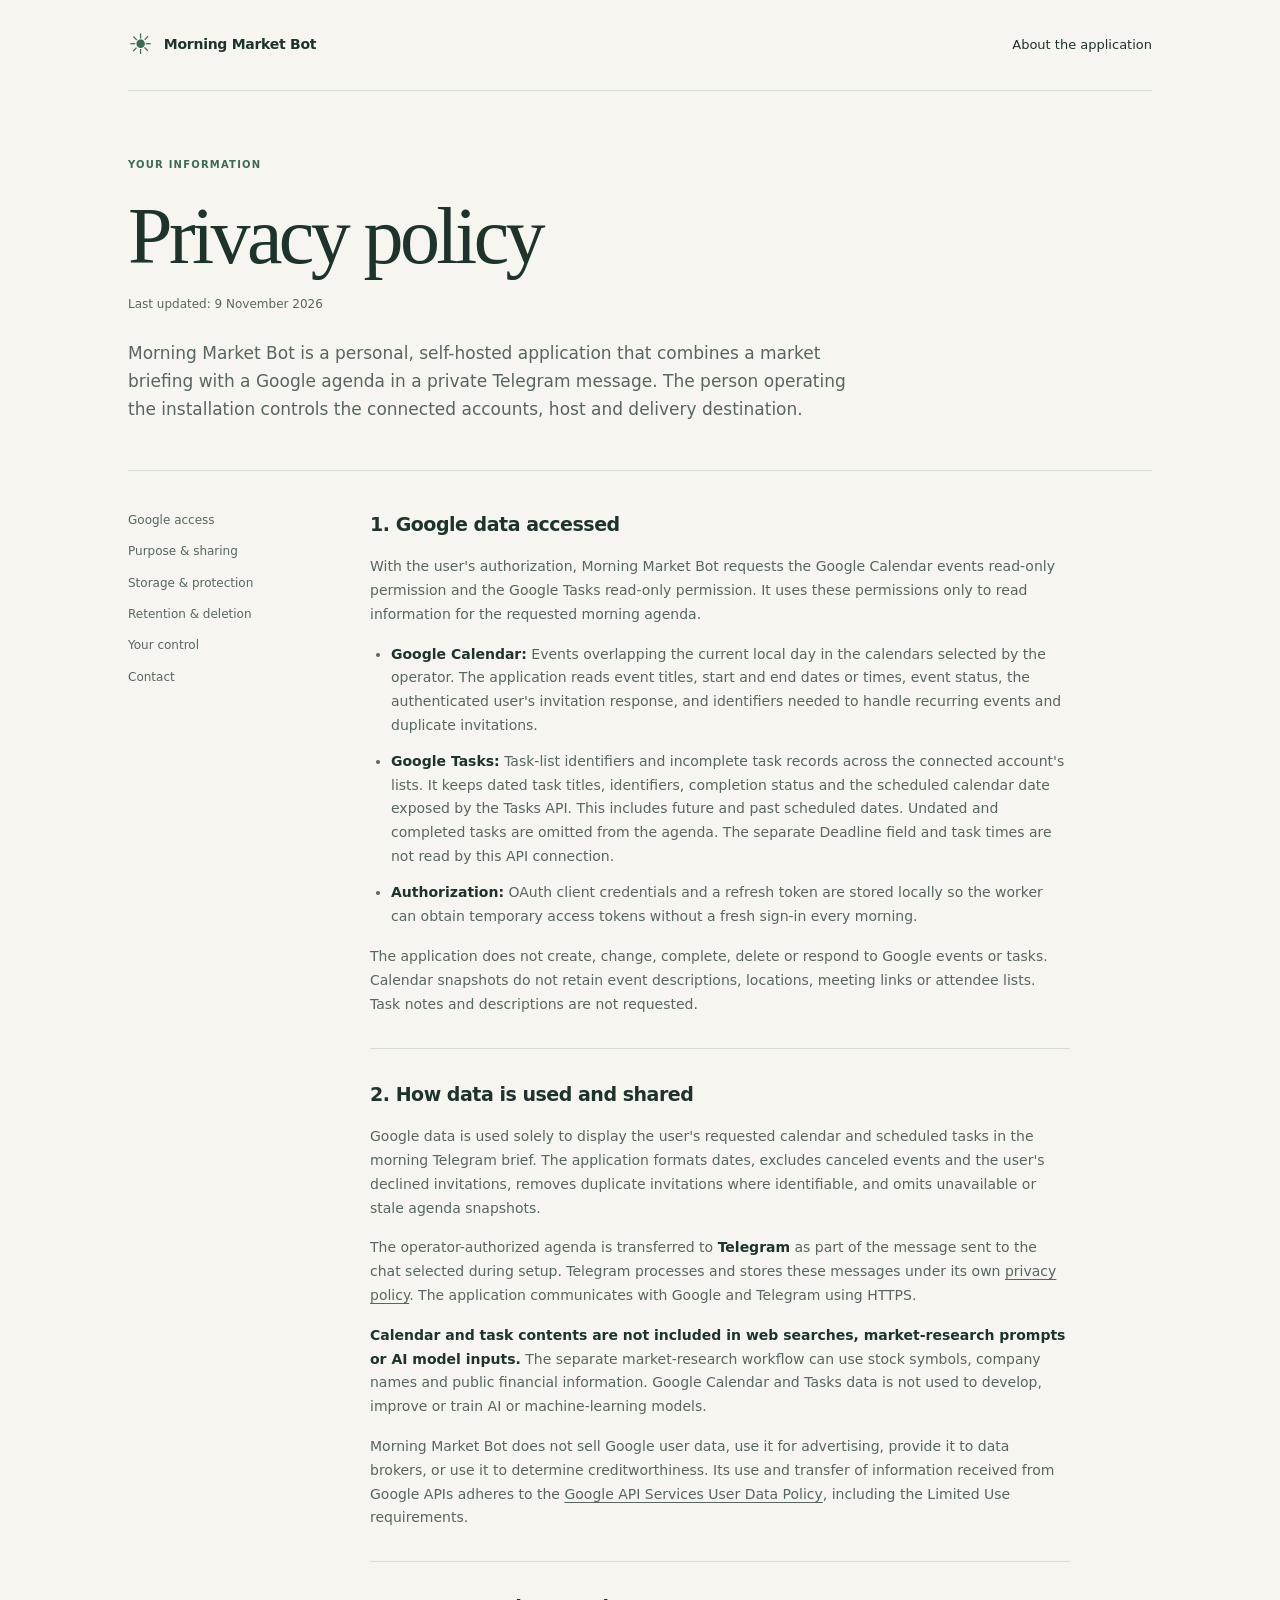
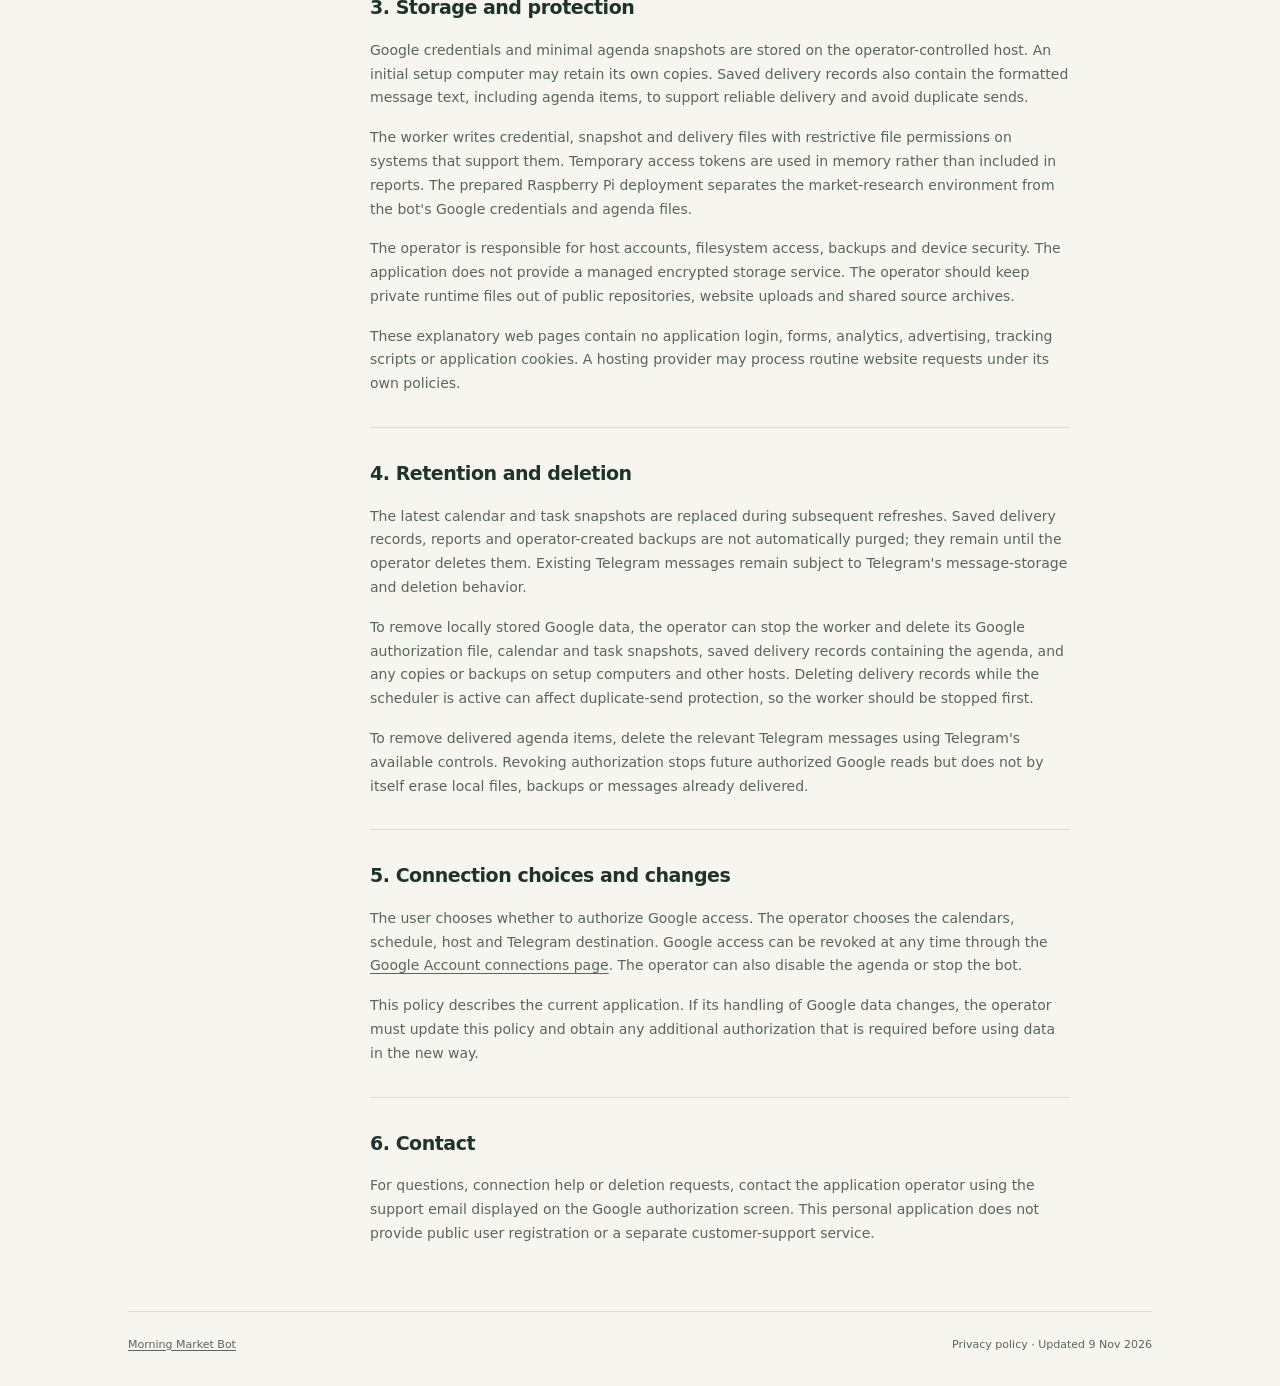
==== privacy/index.html @ 9d6a2548 "Add Morning Market Bot homepage and privacy policy" ====
<!doctype html>
<html lang="en">
<head>
  <meta charset="utf-8">
  <meta name="viewport" content="width=device-width, initial-scale=1">
  <meta name="description" content="How Morning Market Bot accesses, uses, stores and shares Google Calendar and Google Tasks data for a personal Telegram morning brief.">
  <title>Privacy policy · Morning Market Bot</title>
  <link rel="stylesheet" href="../styles.css">
</head>
<body>
  <a class="skip-link" href="#main">Skip to content</a>
  <div class="site-shell">
    <header class="site-header">
      <a class="brand" href="../"><span class="brand-mark" aria-hidden="true">☀</span> Morning Market Bot</a>
      <nav aria-label="Main navigation"><a href="../">About the application</a></nav>
    </header>
    <main id="main" class="policy-main">
      <header class="policy-header"><p class="eyebrow">Your information</p><h1>Privacy policy</h1><p class="updated">Last updated: 9 November 2026</p><p class="policy-intro">Morning Market Bot is a personal, self-hosted application that combines a market briefing with a Google agenda in a private Telegram message. The person operating the installation controls the connected accounts, host and delivery destination.</p></header>
      <div class="policy-layout">
        <nav class="policy-nav" aria-label="Privacy policy sections"><a href="#access">Google access</a><a href="#use">Purpose &amp; sharing</a><a href="#storage">Storage &amp; protection</a><a href="#retention">Retention &amp; deletion</a><a href="#control">Your control</a><a href="#contact">Contact</a></nav>
        <div class="policy-content">
          <section id="access"><h2>1. Google data accessed</h2><p>With the user's authorization, Morning Market Bot requests the Google Calendar events read-only permission and the Google Tasks read-only permission. It uses these permissions only to read information for the requested morning agenda.</p><ul><li><strong>Google Calendar:</strong> Events overlapping the current local day in the calendars selected by the operator. The application reads event titles, start and end dates or times, event status, the authenticated user's invitation response, and identifiers needed to handle recurring events and duplicate invitations.</li><li><strong>Google Tasks:</strong> Task-list identifiers and incomplete task records across the connected account's lists. It keeps dated task titles, identifiers, completion status and the scheduled calendar date exposed by the Tasks API. This includes future and past scheduled dates. Undated and completed tasks are omitted from the agenda. The separate Deadline field and task times are not read by this API connection.</li><li><strong>Authorization:</strong> OAuth client credentials and a refresh token are stored locally so the worker can obtain temporary access tokens without a fresh sign-in every morning.</li></ul><p>The application does not create, change, complete, delete or respond to Google events or tasks. Calendar snapshots do not retain event descriptions, locations, meeting links or attendee lists. Task notes and descriptions are not requested.</p></section>
          <section id="use"><h2>2. How data is used and shared</h2><p>Google data is used solely to display the user's requested calendar and scheduled tasks in the morning Telegram brief. The application formats dates, excludes canceled events and the user's declined invitations, removes duplicate invitations where identifiable, and omits unavailable or stale agenda snapshots.</p><p>The operator-authorized agenda is transferred to <strong>Telegram</strong> as part of the message sent to the chat selected during setup. Telegram processes and stores these messages under its own <a href="https://telegram.org/privacy">privacy policy</a>. The application communicates with Google and Telegram using HTTPS.</p><p><strong>Calendar and task contents are not included in web searches, market-research prompts or AI model inputs.</strong> The separate market-research workflow can use stock symbols, company names and public financial information. Google Calendar and Tasks data is not used to develop, improve or train AI or machine-learning models.</p><p>Morning Market Bot does not sell Google user data, use it for advertising, provide it to data brokers, or use it to determine creditworthiness. Its use and transfer of information received from Google APIs adheres to the <a href="https://developers.google.com/terms/api-services-user-data-policy">Google API Services User Data Policy</a>, including the Limited Use requirements.</p></section>
          <section id="storage"><h2>3. Storage and protection</h2><p>Google credentials and minimal agenda snapshots are stored on the operator-controlled host. An initial setup computer may retain its own copies. Saved delivery records also contain the formatted message text, including agenda items, to support reliable delivery and avoid duplicate sends.</p><p>The worker writes credential, snapshot and delivery files with restrictive file permissions on systems that support them. Temporary access tokens are used in memory rather than included in reports. The prepared Raspberry Pi deployment separates the market-research environment from the bot's Google credentials and agenda files.</p><p>The operator is responsible for host accounts, filesystem access, backups and device security. The application does not provide a managed encrypted storage service. The operator should keep private runtime files out of public repositories, website uploads and shared source archives.</p><p>These explanatory web pages contain no application login, forms, analytics, advertising, tracking scripts or application cookies. A hosting provider may process routine website requests under its own policies.</p></section>
          <section id="retention"><h2>4. Retention and deletion</h2><p>The latest calendar and task snapshots are replaced during subsequent refreshes. Saved delivery records, reports and operator-created backups are not automatically purged; they remain until the operator deletes them. Existing Telegram messages remain subject to Telegram's message-storage and deletion behavior.</p><p>To remove locally stored Google data, the operator can stop the worker and delete its Google authorization file, calendar and task snapshots, saved delivery records containing the agenda, and any copies or backups on setup computers and other hosts. Deleting delivery records while the scheduler is active can affect duplicate-send protection, so the worker should be stopped first.</p><p>To remove delivered agenda items, delete the relevant Telegram messages using Telegram's available controls. Revoking authorization stops future authorized Google reads but does not by itself erase local files, backups or messages already delivered.</p></section>
          <section id="control"><h2>5. Connection choices and changes</h2><p>The user chooses whether to authorize Google access. The operator chooses the calendars, schedule, host and Telegram destination. Google access can be revoked at any time through the <a href="https://myaccount.google.com/connections">Google Account connections page</a>. The operator can also disable the agenda or stop the bot.</p><p>This policy describes the current application. If its handling of Google data changes, the operator must update this policy and obtain any additional authorization that is required before using data in the new way.</p></section>
          <section id="contact"><h2>6. Contact</h2><p>For questions, connection help or deletion requests, contact the application operator using the support email displayed on the Google authorization screen. This personal application does not provide public user registration or a separate customer-support service.</p></section>
        </div>
      </div>
    </main>
    <footer class="site-footer"><a href="../">Morning Market Bot</a><span>Privacy policy · Updated 9 Nov 2026</span></footer>
  </div>
</body>
</html>
---- styles.css ----
:root{color-scheme:light;--paper:#f6f5ef;--white:#fffefa;--ink:#1d332b;--muted:#57665e;--line:#d6ded4;--accent:#3d6a50;--tint:#e9eee3;--serif:Georgia,"Times New Roman",serif;--sans:Inter,ui-sans-serif,system-ui,-apple-system,BlinkMacSystemFont,"Segoe UI",sans-serif}
*{box-sizing:border-box}html{scroll-behavior:smooth;scroll-padding-top:2rem}body{margin:0;background:var(--paper);color:var(--ink);font-family:var(--sans);font-size:16px;line-height:1.7}a{color:inherit;text-decoration-thickness:1px;text-underline-offset:.22em}a:hover{color:var(--accent)}a:focus-visible{outline:3px solid var(--accent);outline-offset:5px;border-radius:2px}.site-shell{max-width:1120px;margin:0 auto;padding:0 48px}.site-header{display:flex;align-items:center;justify-content:space-between;gap:24px;padding:31px 0;border-bottom:1px solid var(--line);font-size:14px}.brand{display:flex;align-items:center;gap:11px;font-weight:650;text-decoration:none;letter-spacing:-.02em}.brand-mark{font-size:28px;line-height:1;font-weight:400;color:var(--accent)}.site-header nav a{font-size:13px;text-decoration:none}.hero{padding:88px 0 78px;max-width:730px}.eyebrow{margin:0 0 22px;text-transform:uppercase;letter-spacing:.12em;font-size:10px;font-weight:700;color:var(--accent)}h1,h2,h3,p{margin-top:0}h1,h2{font-family:var(--serif);font-weight:400;letter-spacing:-.045em;line-height:1.04}h1{font-size:clamp(3.5rem,7.5vw,6.2rem);margin-bottom:27px}.hero-intro{max-width:600px;font-size:21px;line-height:1.55;letter-spacing:-.025em}.hero-detail{max-width:580px;color:var(--muted);font-size:14px;margin-bottom:23px}.text-link{display:inline-block;font-size:13px;font-weight:650}.section-block{padding:48px 0;border-top:1px solid var(--line);display:grid;grid-template-columns:1fr 1.5fr;gap:65px}h2{font-size:38px;margin-bottom:22px}.section-block .eyebrow{margin-bottom:17px}.feature-list{list-style:none;padding:0;margin:0}.feature-list li{display:flex;gap:23px;padding:0 0 26px}.feature-list li+li{padding-top:26px;border-top:1px solid var(--line)}.feature-list li:last-child{padding-bottom:0}.feature-number{font-size:11px;font-weight:700;color:var(--accent);padding-top:4px;font-variant-numeric:tabular-nums}h3{font-size:16px;line-height:1.4;letter-spacing:-.02em;margin-bottom:8px}.feature-list p,.note-body p{font-size:14px;color:var(--muted);margin-bottom:0}.note-body p+p{margin-top:17px}.note-body .text-link{margin-top:21px}.support-note{background:var(--tint);padding:28px 32px;margin:3px 0 51px;border-radius:4px}.support-note h2{font-family:var(--sans);font-size:14px;font-weight:650;letter-spacing:0;margin-bottom:9px;line-height:1.5}.support-note p{font-size:13px;color:var(--muted);margin-bottom:0;max-width:730px}.site-footer{display:flex;justify-content:space-between;gap:20px;border-top:1px solid var(--line);padding:24px 0 32px;color:var(--muted);font-size:11px}.skip-link{position:absolute;top:-100px;left:16px;background:var(--white);padding:10px 16px;z-index:10}.skip-link:focus{top:10px}.policy-main{padding-top:65px}.policy-header{max-width:730px;margin-bottom:47px}.policy-header h1{font-size:clamp(3rem,6.5vw,5rem);margin-bottom:16px}.updated{font-size:12px;color:var(--muted);margin-bottom:24px}.policy-intro{font-size:17px;line-height:1.65;color:var(--muted)}.policy-layout{border-top:1px solid var(--line);padding-top:39px;display:grid;grid-template-columns:190px 1fr;gap:52px;margin-bottom:65px}.policy-nav{display:flex;flex-direction:column;align-items:flex-start;gap:11px;position:sticky;top:30px;align-self:start;font-size:12px;color:var(--muted)}.policy-nav a{text-decoration:none}.policy-nav a:hover{text-decoration:underline}.policy-content{max-width:700px}.policy-content section+section{border-top:1px solid var(--line);padding-top:31px;margin-top:31px}.policy-content h2{font-family:var(--sans);font-size:19px;font-weight:650;letter-spacing:-.025em;line-height:1.5;margin-bottom:17px}.policy-content p,.policy-content li{font-size:14px;color:var(--muted)}.policy-content p{margin-bottom:16px}.policy-content p:last-child{margin-bottom:0}.policy-content ul{padding-left:21px;margin:0 0 17px}.policy-content li+li{margin-top:12px}.policy-content strong{font-weight:650;color:var(--ink)}
@media(max-width:760px){.site-shell{padding:0 25px}.site-header{padding:23px 0;gap:16px}.brand{font-size:13px;gap:8px}.brand-mark{font-size:25px}.site-header nav a{font-size:11px}.hero{padding:59px 0 48px}.hero-intro{font-size:19px}.hero-detail{font-size:13px}.section-block{grid-template-columns:1fr;gap:14px;padding:35px 0}.section-block h2{font-size:34px}.feature-list li{gap:18px}.support-note{padding:24px;margin-bottom:35px}.policy-main{padding-top:46px}.policy-header{margin-bottom:30px}.policy-intro{font-size:16px}.policy-layout{grid-template-columns:1fr;gap:31px;padding-top:25px;margin-bottom:40px}.policy-nav{position:static;flex-direction:row;flex-wrap:wrap;gap:8px 20px}.site-footer{font-size:10px;flex-wrap:wrap}.eyebrow{font-size:9px;letter-spacing:.1em}}
@media(prefers-reduced-motion:reduce){html{scroll-behavior:auto}}
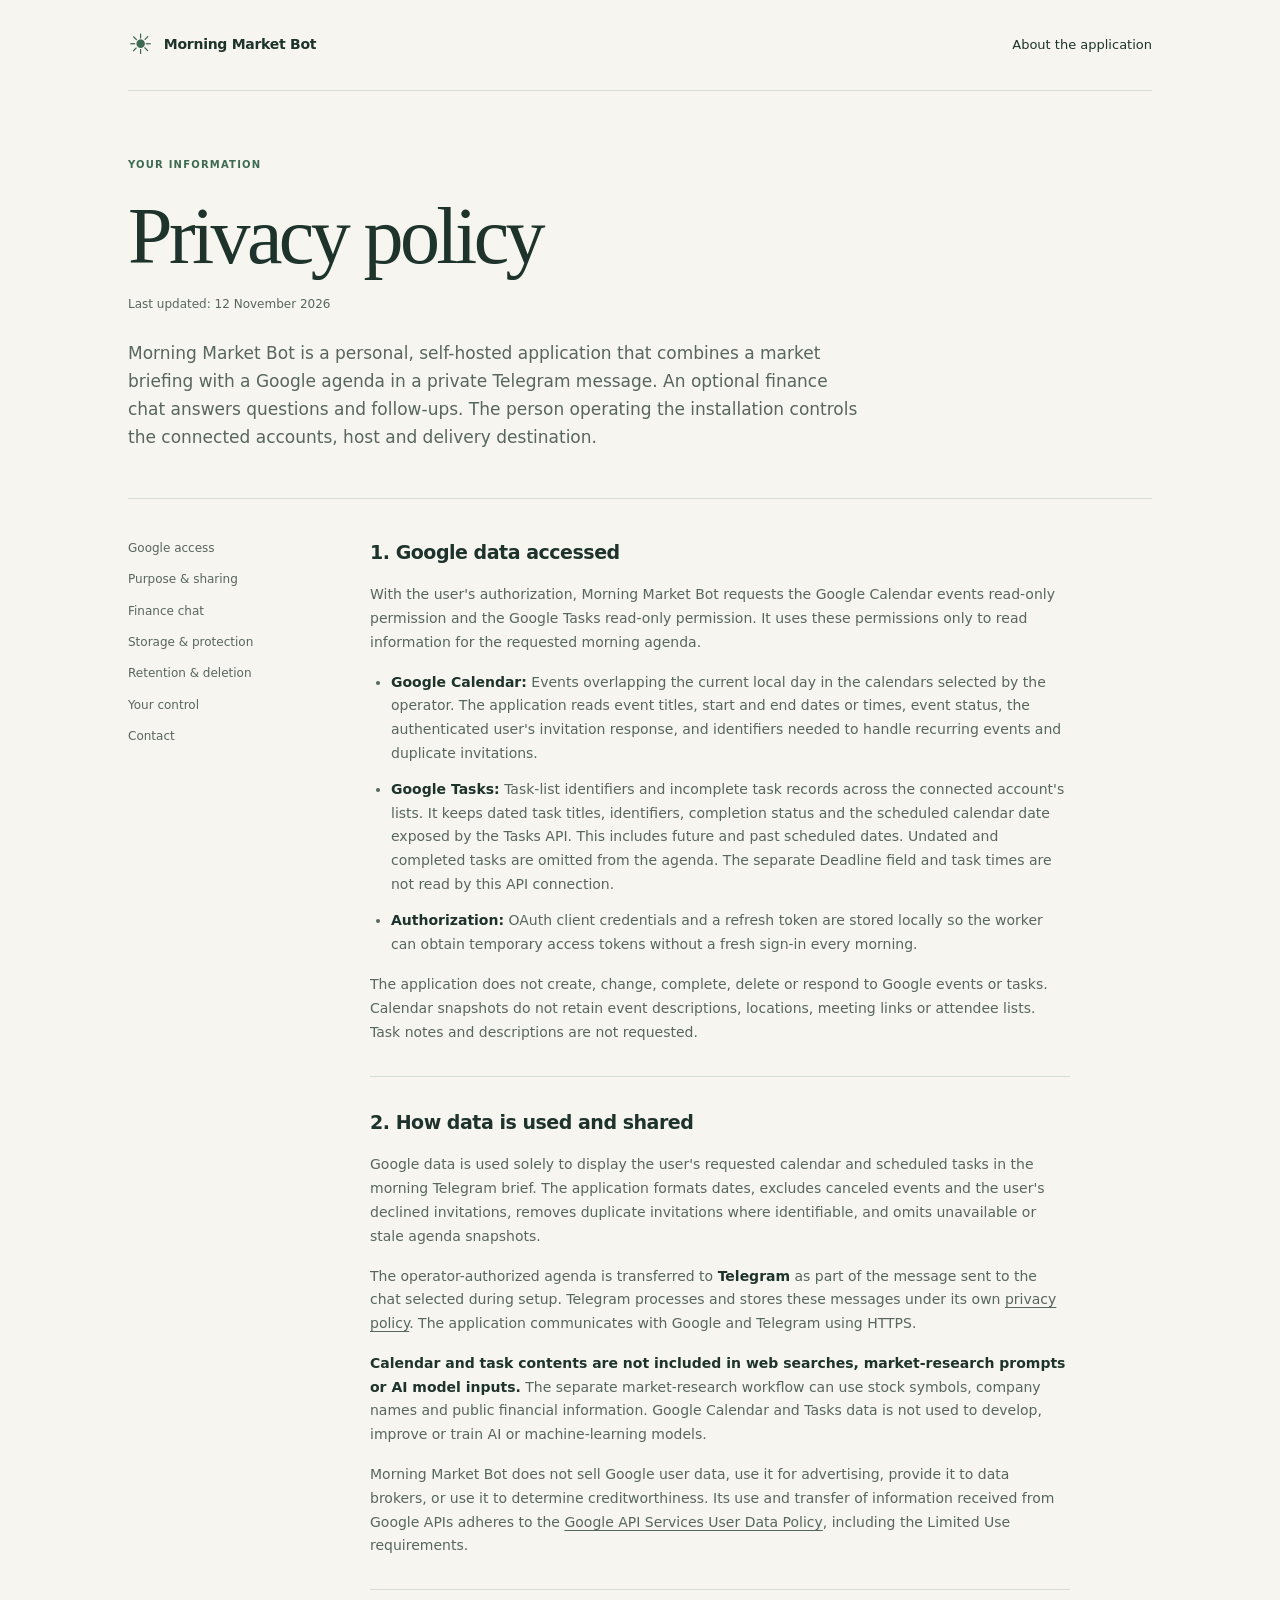
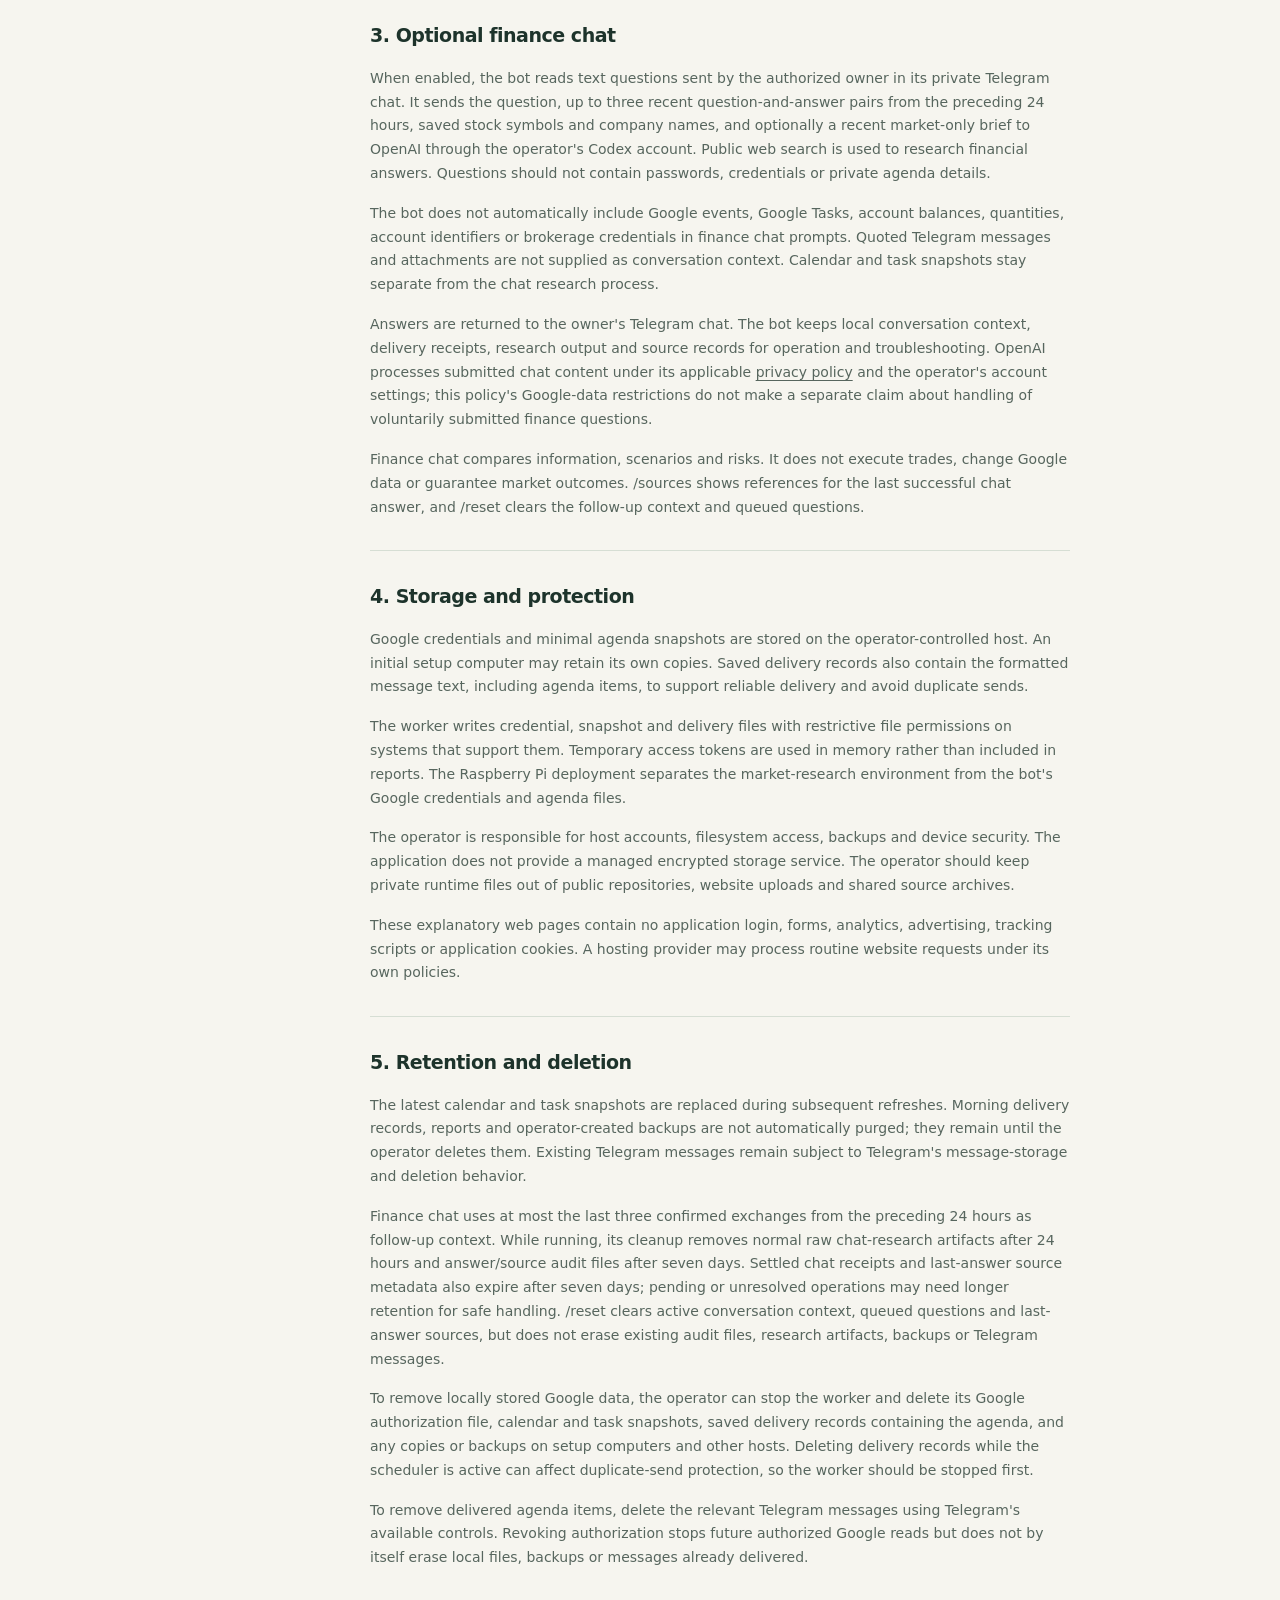
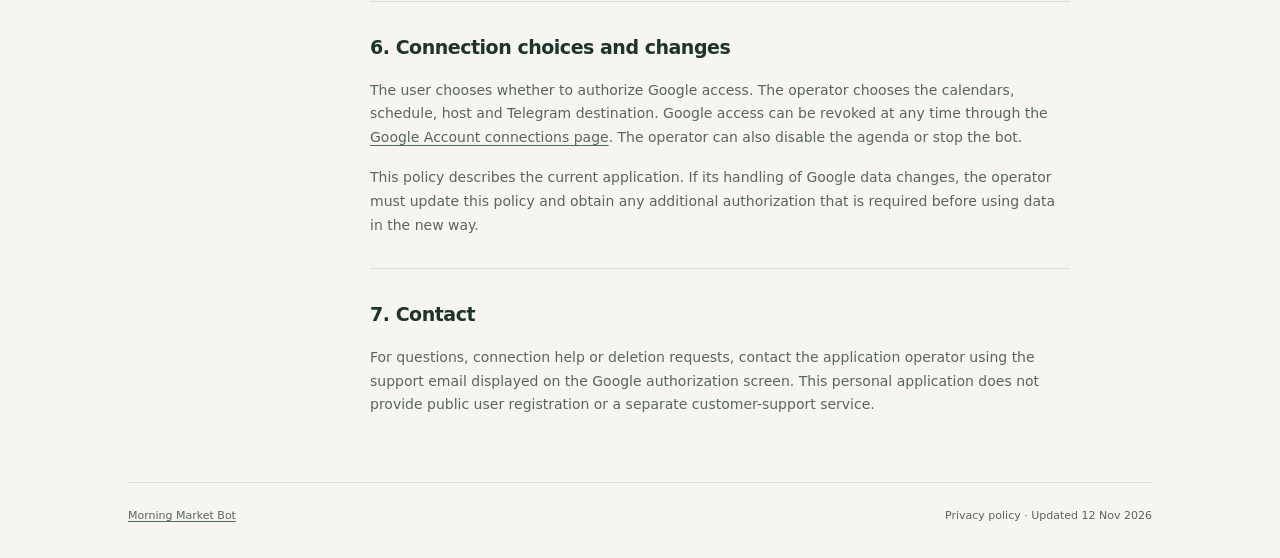
==== commit c7a20c25: "Describe optional private finance chat and data retention" ====
--- a/privacy/index.html
+++ b/privacy/index.html
@@ -15,20 +15,21 @@
       <nav aria-label="Main navigation"><a href="../">About the application</a></nav>
     </header>
     <main id="main" class="policy-main">
-      <header class="policy-header"><p class="eyebrow">Your information</p><h1>Privacy policy</h1><p class="updated">Last updated: 9 November 2026</p><p class="policy-intro">Morning Market Bot is a personal, self-hosted application that combines a market briefing with a Google agenda in a private Telegram message. The person operating the installation controls the connected accounts, host and delivery destination.</p></header>
+      <header class="policy-header"><p class="eyebrow">Your information</p><h1>Privacy policy</h1><p class="updated">Last updated: 12 November 2026</p><p class="policy-intro">Morning Market Bot is a personal, self-hosted application that combines a market briefing with a Google agenda in a private Telegram message. An optional finance chat answers questions and follow-ups. The person operating the installation controls the connected accounts, host and delivery destination.</p></header>
       <div class="policy-layout">
-        <nav class="policy-nav" aria-label="Privacy policy sections"><a href="#access">Google access</a><a href="#use">Purpose &amp; sharing</a><a href="#storage">Storage &amp; protection</a><a href="#retention">Retention &amp; deletion</a><a href="#control">Your control</a><a href="#contact">Contact</a></nav>
+        <nav class="policy-nav" aria-label="Privacy policy sections"><a href="#access">Google access</a><a href="#use">Purpose &amp; sharing</a><a href="#finance-chat">Finance chat</a><a href="#storage">Storage &amp; protection</a><a href="#retention">Retention &amp; deletion</a><a href="#control">Your control</a><a href="#contact">Contact</a></nav>
         <div class="policy-content">
           <section id="access"><h2>1. Google data accessed</h2><p>With the user's authorization, Morning Market Bot requests the Google Calendar events read-only permission and the Google Tasks read-only permission. It uses these permissions only to read information for the requested morning agenda.</p><ul><li><strong>Google Calendar:</strong> Events overlapping the current local day in the calendars selected by the operator. The application reads event titles, start and end dates or times, event status, the authenticated user's invitation response, and identifiers needed to handle recurring events and duplicate invitations.</li><li><strong>Google Tasks:</strong> Task-list identifiers and incomplete task records across the connected account's lists. It keeps dated task titles, identifiers, completion status and the scheduled calendar date exposed by the Tasks API. This includes future and past scheduled dates. Undated and completed tasks are omitted from the agenda. The separate Deadline field and task times are not read by this API connection.</li><li><strong>Authorization:</strong> OAuth client credentials and a refresh token are stored locally so the worker can obtain temporary access tokens without a fresh sign-in every morning.</li></ul><p>The application does not create, change, complete, delete or respond to Google events or tasks. Calendar snapshots do not retain event descriptions, locations, meeting links or attendee lists. Task notes and descriptions are not requested.</p></section>
           <section id="use"><h2>2. How data is used and shared</h2><p>Google data is used solely to display the user's requested calendar and scheduled tasks in the morning Telegram brief. The application formats dates, excludes canceled events and the user's declined invitations, removes duplicate invitations where identifiable, and omits unavailable or stale agenda snapshots.</p><p>The operator-authorized agenda is transferred to <strong>Telegram</strong> as part of the message sent to the chat selected during setup. Telegram processes and stores these messages under its own <a href="https://telegram.org/privacy">privacy policy</a>. The application communicates with Google and Telegram using HTTPS.</p><p><strong>Calendar and task contents are not included in web searches, market-research prompts or AI model inputs.</strong> The separate market-research workflow can use stock symbols, company names and public financial information. Google Calendar and Tasks data is not used to develop, improve or train AI or machine-learning models.</p><p>Morning Market Bot does not sell Google user data, use it for advertising, provide it to data brokers, or use it to determine creditworthiness. Its use and transfer of information received from Google APIs adheres to the <a href="https://developers.google.com/terms/api-services-user-data-policy">Google API Services User Data Policy</a>, including the Limited Use requirements.</p></section>
-          <section id="storage"><h2>3. Storage and protection</h2><p>Google credentials and minimal agenda snapshots are stored on the operator-controlled host. An initial setup computer may retain its own copies. Saved delivery records also contain the formatted message text, including agenda items, to support reliable delivery and avoid duplicate sends.</p><p>The worker writes credential, snapshot and delivery files with restrictive file permissions on systems that support them. Temporary access tokens are used in memory rather than included in reports. The prepared Raspberry Pi deployment separates the market-research environment from the bot's Google credentials and agenda files.</p><p>The operator is responsible for host accounts, filesystem access, backups and device security. The application does not provide a managed encrypted storage service. The operator should keep private runtime files out of public repositories, website uploads and shared source archives.</p><p>These explanatory web pages contain no application login, forms, analytics, advertising, tracking scripts or application cookies. A hosting provider may process routine website requests under its own policies.</p></section>
-          <section id="retention"><h2>4. Retention and deletion</h2><p>The latest calendar and task snapshots are replaced during subsequent refreshes. Saved delivery records, reports and operator-created backups are not automatically purged; they remain until the operator deletes them. Existing Telegram messages remain subject to Telegram's message-storage and deletion behavior.</p><p>To remove locally stored Google data, the operator can stop the worker and delete its Google authorization file, calendar and task snapshots, saved delivery records containing the agenda, and any copies or backups on setup computers and other hosts. Deleting delivery records while the scheduler is active can affect duplicate-send protection, so the worker should be stopped first.</p><p>To remove delivered agenda items, delete the relevant Telegram messages using Telegram's available controls. Revoking authorization stops future authorized Google reads but does not by itself erase local files, backups or messages already delivered.</p></section>
-          <section id="control"><h2>5. Connection choices and changes</h2><p>The user chooses whether to authorize Google access. The operator chooses the calendars, schedule, host and Telegram destination. Google access can be revoked at any time through the <a href="https://myaccount.google.com/connections">Google Account connections page</a>. The operator can also disable the agenda or stop the bot.</p><p>This policy describes the current application. If its handling of Google data changes, the operator must update this policy and obtain any additional authorization that is required before using data in the new way.</p></section>
-          <section id="contact"><h2>6. Contact</h2><p>For questions, connection help or deletion requests, contact the application operator using the support email displayed on the Google authorization screen. This personal application does not provide public user registration or a separate customer-support service.</p></section>
+          <section id="finance-chat"><h2>3. Optional finance chat</h2><p>When enabled, the bot reads text questions sent by the authorized owner in its private Telegram chat. It sends the question, up to three recent question-and-answer pairs from the preceding 24 hours, saved stock symbols and company names, and optionally a recent market-only brief to OpenAI through the operator's Codex account. Public web search is used to research financial answers. Questions should not contain passwords, credentials or private agenda details.</p><p>The bot does not automatically include Google events, Google Tasks, account balances, quantities, account identifiers or brokerage credentials in finance chat prompts. Quoted Telegram messages and attachments are not supplied as conversation context. Calendar and task snapshots stay separate from the chat research process.</p><p>Answers are returned to the owner's Telegram chat. The bot keeps local conversation context, delivery receipts, research output and source records for operation and troubleshooting. OpenAI processes submitted chat content under its applicable <a href="https://openai.com/policies/privacy-policy/">privacy policy</a> and the operator's account settings; this policy's Google-data restrictions do not make a separate claim about handling of voluntarily submitted finance questions.</p><p>Finance chat compares information, scenarios and risks. It does not execute trades, change Google data or guarantee market outcomes. /sources shows references for the last successful chat answer, and /reset clears the follow-up context and queued questions.</p></section>
+          <section id="storage"><h2>4. Storage and protection</h2><p>Google credentials and minimal agenda snapshots are stored on the operator-controlled host. An initial setup computer may retain its own copies. Saved delivery records also contain the formatted message text, including agenda items, to support reliable delivery and avoid duplicate sends.</p><p>The worker writes credential, snapshot and delivery files with restrictive file permissions on systems that support them. Temporary access tokens are used in memory rather than included in reports. The Raspberry Pi deployment separates the market-research environment from the bot's Google credentials and agenda files.</p><p>The operator is responsible for host accounts, filesystem access, backups and device security. The application does not provide a managed encrypted storage service. The operator should keep private runtime files out of public repositories, website uploads and shared source archives.</p><p>These explanatory web pages contain no application login, forms, analytics, advertising, tracking scripts or application cookies. A hosting provider may process routine website requests under its own policies.</p></section>
+          <section id="retention"><h2>5. Retention and deletion</h2><p>The latest calendar and task snapshots are replaced during subsequent refreshes. Morning delivery records, reports and operator-created backups are not automatically purged; they remain until the operator deletes them. Existing Telegram messages remain subject to Telegram's message-storage and deletion behavior.</p><p>Finance chat uses at most the last three confirmed exchanges from the preceding 24 hours as follow-up context. While running, its cleanup removes normal raw chat-research artifacts after 24 hours and answer/source audit files after seven days. Settled chat receipts and last-answer source metadata also expire after seven days; pending or unresolved operations may need longer retention for safe handling. /reset clears active conversation context, queued questions and last-answer sources, but does not erase existing audit files, research artifacts, backups or Telegram messages.</p><p>To remove locally stored Google data, the operator can stop the worker and delete its Google authorization file, calendar and task snapshots, saved delivery records containing the agenda, and any copies or backups on setup computers and other hosts. Deleting delivery records while the scheduler is active can affect duplicate-send protection, so the worker should be stopped first.</p><p>To remove delivered agenda items, delete the relevant Telegram messages using Telegram's available controls. Revoking authorization stops future authorized Google reads but does not by itself erase local files, backups or messages already delivered.</p></section>
+          <section id="control"><h2>6. Connection choices and changes</h2><p>The user chooses whether to authorize Google access. The operator chooses the calendars, schedule, host and Telegram destination. Google access can be revoked at any time through the <a href="https://myaccount.google.com/connections">Google Account connections page</a>. The operator can also disable the agenda or stop the bot.</p><p>This policy describes the current application. If its handling of Google data changes, the operator must update this policy and obtain any additional authorization that is required before using data in the new way.</p></section>
+          <section id="contact"><h2>7. Contact</h2><p>For questions, connection help or deletion requests, contact the application operator using the support email displayed on the Google authorization screen. This personal application does not provide public user registration or a separate customer-support service.</p></section>
         </div>
       </div>
     </main>
-    <footer class="site-footer"><a href="../">Morning Market Bot</a><span>Privacy policy · Updated 9 Nov 2026</span></footer>
+    <footer class="site-footer"><a href="../">Morning Market Bot</a><span>Privacy policy · Updated 12 Nov 2026</span></footer>
   </div>
 </body>
 </html>
